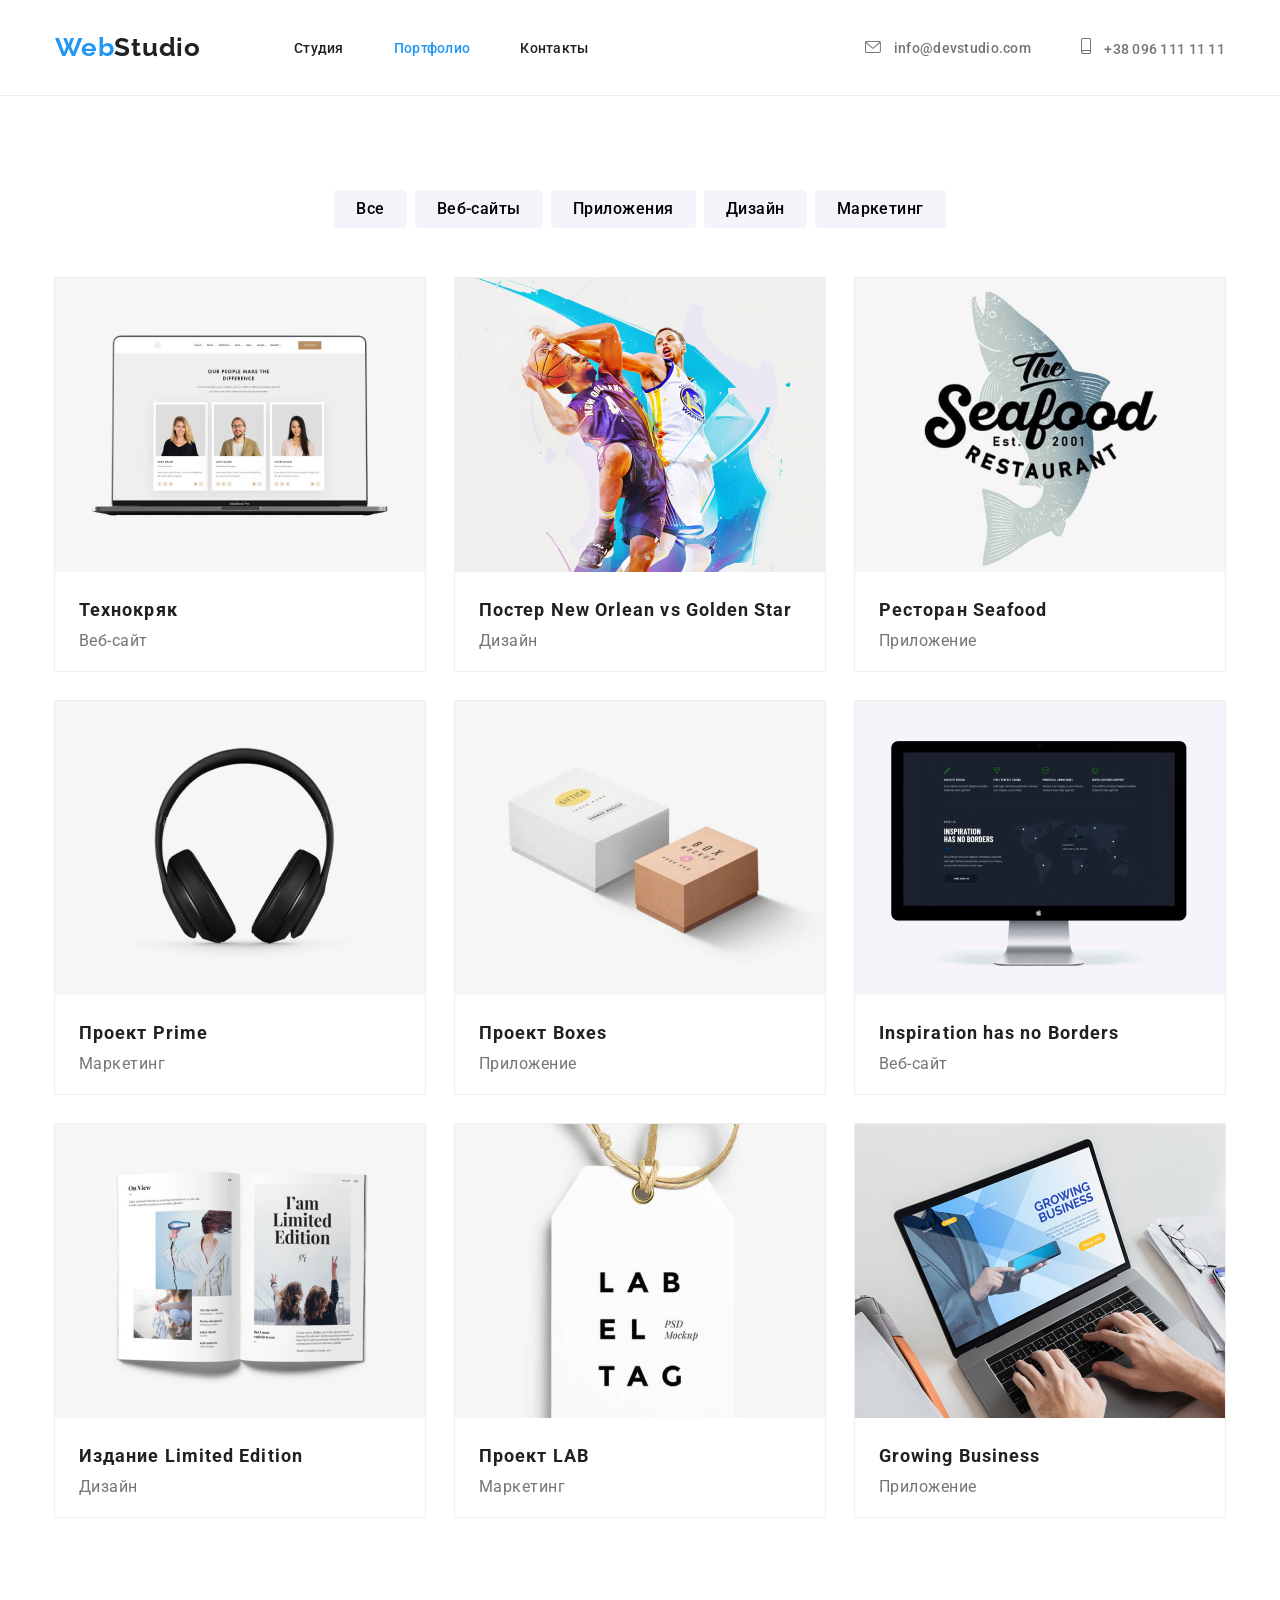
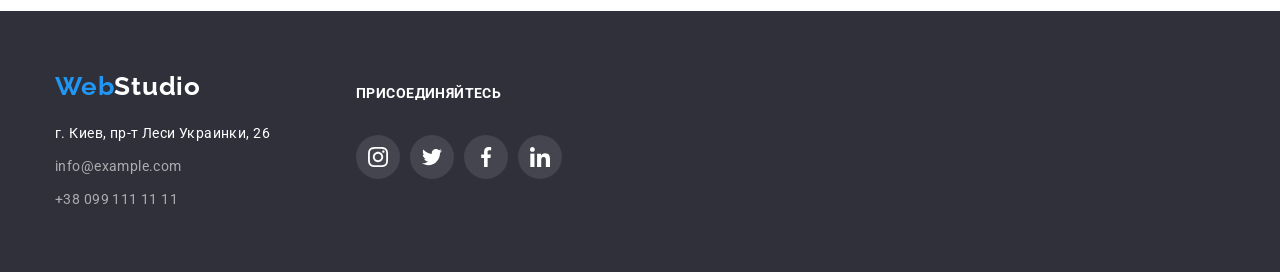
==== portfolio.html @ 77b7ff6d "добавлена ДЗ№4" ====
<!DOCTYPE html>
<html lang="ru">
<head>
    <meta charset="UTF-8">
    <meta name="viewport" content="width=device-width, initial-scale=1.0">
    <title>goit-markup-hw-03</title>
    <link rel="stylesheet" href="https://cdnjs.cloudflare.com/ajax/libs/modern-normalize/1.0.0/modern-normalize.min.css">
    <link rel="preconnect" href="https://fonts.gstatic.com">
    <link href="https://fonts.googleapis.com/css2?family=Raleway:wght@700&family=Roboto:wght@400;500;700;900&display=swap"
        rel="stylesheet">
    <link rel="stylesheet" href="./css/style.css">
</head>
<body>
    <header class="header">
        <div class="container">
                <nav class="nav">
                    <a class="logo" href="index.html">
                        <span class="web">Web</span><span class="studio-black">Studio</span>
                    </a>
                    <ul class="nav-menu">
                        <li class="nav-menu-item">
                            <a class="nav-menu-link" href="./index.html">Студия</a>
                        </li>
                        <li class="nav-menu-item">
                            <a class="nav-menu-link accent" href="">Портфолио</a>
                        </li>
                        <li class="nav-menu-item">
                            <a class="nav-menu-link" href="">Контакты</a>
                        </li>
                    </ul>
                </nav>
                <ul class="contacts">
                    <li class="contacts-item">
                        <a class="contacts-link" href="mailto:info@devstudio.com">
                            <svg class="contakts-icon-mail">
                                <use href="./images/sprite.svg#icon-mail "></use>
                            </svg>
                            info@devstudio.com
                        </a>
                    </li>
                    <li class="contacts-item">
                        <a class="contacts-link" href="tel:+380961111111">
                            <svg class="contakts-icon-smart">
                                <use href="./images/sprite.svg#icon-smartphone "></use>
                            </svg>
                            +38 096 111 11 11
                        </a>
                    </li>
                </ul>
        </div>
    </header>
    <main>
        <!--<h1>портфолио</h1>-->
        <section class="portfolio-section">
            <div class="container">
                <ul class="buttons-menu">
                    <li class="buttons-item">
                        <button class="portfolio-btn" type="button" >Все</button>
                    </li>
                    <li class="buttons-item">
                        <button class="portfolio-btn" type="button">Веб-сайты</button>
                    </li>
                    <li class="buttons-item">
                        <button class="portfolio-btn" type="button">Приложения</button>
                    </li>
                    <li class="buttons-item">
                        <button class="portfolio-btn" type="button">Дизайн</button>
                    </li>
                    <li class="buttons-item">
                        <button class="portfolio-btn" type="button">Маркетинг</button>
                    </li>
                </ul>
            
                <ul class="cards-menu">
                    <li class="cards-item">
                        <a class="cards-link" href="">
                            <img class="cards-images" src="./images/portfolio/img1.jpg" alt="img1" width="370" height="294">
                            <div class="cards-box">
                                <h2 class="images-title">Технокряк</h2>
                                <p class="images-text">Веб-сайт</p>
                            </div>
                        </a>
                    </li>
                    <li class="cards-item">
                        <a class="cards-link" href="">
                            <img class="cards-images" src="./images/portfolio/img2.jpg" alt="img2" width="370" height="294">
                            <div class="cards-box">
                                <h2 class="images-title">Постер New Orlean vs Golden Star</h2>
                                <p class="images-text">Дизайн</p>
                            </div>
                        </a>
                    </li>
                    <li class="cards-item">
                        <a class="cards-link" href="">
                            <img class="cards-images" src="./images/portfolio/img3.jpg" alt="img3" width="370" height="294">
                            <div class="cards-box">
                                <h2 class="images-title">Ресторан Seafood</h2>
                                <p class="images-text">Приложение</p>
                            </div>
                        </a>
                    </li>
                    <li class="cards-item">
                        <a class="cards-link" href="">
                            <img class="cards-images" src="./images/portfolio/img4.jpg" alt="img4" width="370" height="294">
                            <div class="cards-box">
                                <h2 class="images-title">Проект Prime</h2>
                                <p class="images-text">Маркетинг</p>
                            </div>
                        </a>
                    </li>
                    <li class="cards-item">
                        <a class="cards-link" href="">
                            <img class="cards-images" src="./images/portfolio/img5.jpg" alt="img5" width="370" height="294">
                            <div class="cards-box">
                                <h2 class="images-title">Проект Boxes</h2>
                                <p class="images-text">Приложение</p>
                            </div>
                        </a>
                    </li>
                    <li class="cards-item">
                        <a class="cards-link" href="">
                            <img class="cards-images" src="./images/portfolio/img6.jpg" alt="img6" width="370" height="294">
                            <div class="cards-box">
                                <h2 class="images-title">Inspiration has no Borders</h2>
                                <p class="images-text">Веб-сайт</p>
                            </div>
                        </a>
                    </li>
                    <li class="cards-item">
                        <a class="cards-link" href="">
                            <img class="cards-images" src="./images/portfolio/img7.jpg" alt="img7" width="370" height="294">
                           <div class="cards-box">
                                <h2 class="images-title">Издание Limited Edition</h2>
                                <p class="images-text">Дизайн</p>
                           </div>
                        </a>
                    </li>
                    <li class="cards-item">
                        <a class="cards-link" href="">
                            <img class="cards-images" src="./images/portfolio/img8.jpg" alt="img8" width="370" height="294">
                            <div class="cards-box">
                                <h2 class="images-title">Проект LAB</h2>
                                <p class="images-text">Маркетинг</p>
                            </div>
                        </a>
                    </li>
                    <li class="cards-item">
                        <a class="cards-link" href="">
                            <img class="cards-images" src="./images/portfolio/img9.jpg" alt="img9" width="370" height="294">
                            <div class="cards-box">
                                <h2 class="images-title">Growing Business</h2>
                                <p class="images-text">Приложение</p>
                            </div>
                        </a>
                    </li>
                </ul>
            </div>
        </section>
        
    </main>
        <footer class="footer">
            <div class="container footer-flex">
                <div class="footer-flex-element-1">
                    <div class="container-logo">
                        <a class="logo" href="./index.html">
                            <span class="web">Web</span><span class="studio-white">Studio</span>
                        </a>
                    </div>
                    <address class="footer-adress">
                        <a class="address-link" href="">г. Киев, пр-т Леси Украинки, 26</a>
                    </address>
                    <ul class="contacts-footer">
                        <li class="footer-item">
                            <a class="footer-link" href="mailto:info@example.com">info@example.com</a>
                        </li>
                        <li class="footer-item">
                            <a class="footer-link" href="tel:+380991111111">+38 099 111 11 11</a>
                        </li>
                    </ul>
                </div>
                <div class="footer-flex-element-2">
                    <p class="footer-text">присоединяйтесь</p>
                    <ul class="footer-icons-menu">
                        <li class="footer-icons-item">
                            <a href="" class="footer-icons-link">
                                <svg class="footer-icons-svg">
                                    <use href="./images/sprite.svg#icon-instagram"></use>
                                </svg>
                            </a>
                        </li>
                        <li class="footer-icons-item">
                            <a href="" class="footer-icons-link">
                                <svg class="footer-icons-svg">
                                    <use href="./images/sprite.svg#icon-twitter"></use>
                                </svg>
                            </a>
                        </li>
                        <li class="footer-icons-item">
                            <a href="" class="footer-icons-link">
                                <svg class="footer-icons-svg">
                                    <use href="./images/sprite.svg#icon-facebook"></use>
                                </svg>
                            </a>
                        </li>
                        <li class="footer-icons-item">
                            <a href="" class="footer-icons-link">
                                <svg class="footer-icons-svg">
                                    <use href="./images/sprite.svg#icon-linkedin"></use>
                                </svg>
                            </a>
                        </li>
                    </ul>
                </div>
            </div>
        </footer>
</body>
</html>
---- css/style.css ----
/* ========ABOUT_ALL_START======== */
:root {
  --hover-color: #2196f3;
  --background-footer-color: #2f303a;
  --second-text-color: #757575;
  --first-text-color: #212121;
  --background-color: #ffffff;
  --background-card-color: #f5f4fa;
}

body {
  font-family: 'Roboto', sans-serif;
  box-sizing: border-box;
}

img {
  display: block;
}

a {
  display: block;
}

ul {
  list-style-type: none;
  padding-left: 0px;
  margin-bottom: 0px;
  margin-top: 0px;
}

.container {
  width: 1200px;
  padding-left: 15px;
  padding-right: 15px;
  margin: auto;
}

/* ========ABOUT_ALL_END======== */

/* =====HEADER_START===== */

.header {
  border-bottom: 1px solid #ececec;
}

.header a {
  padding-top: 32px;
  padding-bottom: 32px;
}

.container-logo {
  margin-bottom: 20px;
}

.logo {
  font-family: 'Raleway', sans-serif;
  text-decoration: none;
  letter-spacing: 0.03em;
  font-weight: 700;
  font-size: 26px;
  line-height: 1.192;
  margin-right: 93px;
}

.web {
  color: var(--hover-color);
}

.studio-black {
  color: var(--first-text-color);
}

.studio-white {
  color: var(--background-color);
}

.nav-menu {
  display: flex;
}

.nav-menu .nav-menu-item:not(:last-child) {
  margin-right: 50px;
}

.nav-menu a {
  display: block;
}

.nav-menu-link {
  text-decoration: none;
  font-weight: 500;
  font-size: 14px;
  line-height: 1.142;
  letter-spacing: 0.02em;
  color: var(--first-text-color);
}

.contacts {
  display: flex;
  margin-left: auto;
  align-items: center;
}

.contacts .contacts-item + .contacts-item {
  margin-left: 50px;
}

.contacts a {
  letter-spacing: 0.02em;
  text-decoration: none;
  color: var(--second-text-color);
  font-weight: 500;
  font-size: 14px;
  line-height: 1.142;
  display: block;
  align-items: center;
}

.header .container {
  display: flex;
}

.nav {
  display: flex;
  align-items: center;
}

.contakts-icon-mail {
  width: 16px;
  height: 12px;
  fill: currentColor;
  margin-right: 10px;
}

.contakts-icon-smart {
  width: 10px;
  height: 16px;
  fill: currentColor;
  margin-right: 10px;
}

/* ========HEADER_END======== */

/* =======MAIN_PORTFOLIO_START======= */

.portfolio-section {
  padding-top: 94px;
  padding-bottom: 94px;
}

.images-title {
  font-weight: bold;
  font-size: 18px;
  line-height: 2;
  margin-bottom: 4px;
  margin-top: 0px;
  letter-spacing: 0.06em;
  color: var(--first-text-color);
}

.images-text {
  font-weight: normal;
  font-size: 16px;
  line-height: 1.185;
  letter-spacing: 0.03em;
  color: var(--second-text-color);
  margin-top: 0px;
  margin-bottom: 0px;
}

.portfolio-btn:hover,
.portfolio-btn:focus {
  background-color: var(--hover-color);
  color: var(--background-color);
}

.buttons-menu {
  display: flex;
  justify-content: center;
  margin-bottom: 50px;
}

.buttons-menu .buttons-item + .buttons-item {
  margin-left: 8px;
}

.portfolio-btn {
  font-family: Roboto;
  font-style: normal;
  font-weight: 500;
  font-size: 16px;
  line-height: 1.625;
  letter-spacing: 0.03em;
  cursor: pointer;
  border: 0px;
  padding: 6px 22px;
  border-radius: 4px;
  background-color: rgb(245, 244, 250);
}

.cards-menu {
  display: flex;
  flex-wrap: wrap;
}

.cards-item {
  width: 370px;
  outline: 1px solid #eeeeee;
  margin-right: 30px;
}

.cards-item:nth-child(-n + 6) {
  margin-bottom: 30px;
}

.cards-item:nth-child(3n + 3) {
  margin-right: 0px;
}

.cards-link {
  text-decoration: none;
}

.cards-box {
  padding: 20px 24px 20px 24px;
}
.cards-item:hover {
  background: #ffffff;
  border: 1px solid #eeeeee;
  box-sizing: border-box;
  box-shadow: 0px 1px 1px rgba(0, 0, 0, 0.12), 0px 4px 4px rgba(0, 0, 0, 0.06),
    1px 4px 6px rgba(0, 0, 0, 0.16);
}

/* =======MAIN_PORTFOLIO_END======= */

/* =====MAIN_INDEX.HTML_START===== */

/* =====SECTION_HERO_START===== */

.hero {
  background-color: var(--background-footer-color);
  text-align: center;
  padding-top: 200px;
  padding-bottom: 200px;
  background-image: linear-gradient(
      to right,
      rgba(47, 48, 58, 0.4),
      rgba(47, 48, 58, 0.4)
    ),
    url(../images/first-page/background-image.jpg);
  height: 600px;
  background-position: 50% 50%;
  background-repeat: no-repeat;
  background-size: cover;
}

.hero-box {
  width: 696px;
  margin: auto;
}

.hero-title {
  color: var(--background-color);
  letter-spacing: 0.06em;
  text-transform: uppercase;
  font-style: normal;
  font-weight: 900;
  font-size: 44px;
  line-height: 1.363;
  margin-top: 0px;
  margin-bottom: 30px;
}

.hero-button {
  font-family: 'Roboto', sans-serif;
  font-weight: bold;
  font-size: 16px;
  line-height: 1.875;
  letter-spacing: 0.06em;
  background-color: var(--hover-color);
  color: var(--background-color);
  cursor: pointer;
  padding-top: 10px;
  padding-left: 32px;
  padding-bottom: 10px;
  padding-right: 32px;
  border-radius: 5px;
}

/* =====SECTION_HERO_END===== */

/* =====SECTION_QUALITIES_START===== */

.qualities-section {
  padding-top: 94px;
  padding-bottom: 94px;
}

.qualities-menu {
  display: flex;
}

.qualities-item {
  width: 270px;
}

.qualities-item::before {
  content: '';
  height: 120px;
  display: block;
  margin-bottom: 30px;
  background-color: #f5f4fa;
  background-repeat: no-repeat;
  background-position: center;
}

.qualities-item:nth-child(1)::before {
  background-image: url(../images/first-page/qualities/antenna.svg);
}

.qualities-item:nth-child(2)::before {
  background-image: url(../images/first-page/qualities/clock.svg);
}

.qualities-item:nth-child(3)::before {
  background-image: url(../images/first-page/qualities/diagram.svg);
}

.qualities-item:nth-child(4)::before {
  background-image: url(../images/first-page/qualities/astronaut.svg);
}

.qualities-menu .qualities-item:not(:last-child) {
  margin-right: 30px;
}

.qualities-title {
  font-weight: bold;
  font-size: 14px;
  line-height: 1.142;
  letter-spacing: 0.03em;
  text-transform: uppercase;
  margin-top: 0px;
  margin-bottom: 10px;
}

.qualities-text {
  font-weight: normal;
  font-size: 14px;
  line-height: 1.714;
  letter-spacing: 0.03em;
  color: var(--second-text-color);
  margin-bottom: 0px;
  margin-top: 0px;
}

/* =====SECTION_QUALITIES_END===== */

/* =====SECTION_OUR-WORK_START===== */

.our-work-section {
  padding-bottom: 94px;
}

.our-work-menu {
  display: flex;
}

.our-work-menu .our-work-item:not(:last-child) {
  margin-right: 30px;
}

/* =====SECTION_OUR-WORK_END===== */

/* =====SECTION_OUR-TEAM_START===== */

.our-team {
  background-color: var(--background-card-color);
  padding-top: 94px;
  padding-bottom: 94px;
}

.our-team-menu {
  margin-bottom: 0px;
  display: flex;
}

.our-team-menu .our-team-item + .our-team-item {
  margin-left: 30px;
}

.our-team-item {
  width: 270px;
  box-shadow: 0px 1px 3px rgba(0, 0, 0, 0.12), 0px 1px 1px rgba(0, 0, 0, 0.14),
    0px 2px 1px rgba(0, 0, 0, 0.2);
  border-radius: 0px 0px 4px 4px;
}

.our-team-card-container {
  background-color: var(--background-color);
  text-align: center;
  padding-top: 30px;
  padding-bottom: 30px;
}

/* .our-team-link {
  text-decoration: none;
  color: var(--first-text-color);
  background-color: var(--background-color);
} */

.our-team-card {
  margin-bottom: 0px;
}

.our-team-title {
  font-style: normal;
  font-weight: 500;
  font-size: 16px;
  line-height: 1.187;
  letter-spacing: 0.03em;
  color: var(--first-text-color);
  margin-top: 0px;
  margin-bottom: 10px;
}

.our-team-text {
  font-style: normal;
  font-weight: normal;
  font-size: 16px;
  line-height: 1.187;
  letter-spacing: 0.03em;
  color: var(--second-text-color);
  margin-top: 0px;
  margin-bottom: 16px;
}

.our-team-icons-menu {
  display: flex;
  padding-left: 32px;
}

.our-team-icons-item:nth-child(n + 2) {
  margin-left: 10px;
}

.our-team-icons-link {
  color: #afb1b8;
  width: 44px;
  height: 44px;
  border-radius: 50%;
  display: flex;
  justify-content: center;
  align-items: center;
  fill: currentColor;
}

.our-team-icons-link:hover {
  background-color: var(--hover-color);
}

.our-team-icons-link:hover .our-team-icons-svg {
  fill: var(--background-color);
}

.our-team-icons-svg {
  width: 20px;
  height: 20px;
  fill: currentColor;
}

/* =====SECTION_OUR-TEAM_END===== */

/* ===SECTION_Regular-customers_START=== */

.castomers-logo-svg {
  fill: currentColor;
}

.logotip-1 {
  height: 49px;
  width: 44px;
}

.logotip-2 {
  height: 52px;
  width: 40px;
}

.logotip-3 {
  height: 42px;
  width: 41px;
}

.logotip-4 {
  height: 42px;
  width: 79px;
}

.logotip-5 {
  height: 47px;
  width: 59px;
}

.logotip-6 {
  height: 45px;
  width: 88px;
}

.castomers-menu {
  display: flex;
  justify-content: space-between;
  padding-bottom: 94px;
}

.customers-link {
  width: 170px;
  height: 90px;
  border: 1px solid #afb1b8;
  border-radius: 4px;
  display: flex;
  justify-content: center;
  align-items: center;
  color: #afb1b8;
}

.customers-link:hover {
  border-color: var(--hover-color);
}

.customers-link:hover .castomers-logo-svg {
  fill: var(--hover-color);
}

.regular-customers-title {
  padding-top: 94px;
  padding-bottom: 50px;
}

/* ===SECTION_Regular-customers_END=== */

/* =====MAIN_INDEX.HTML_END===== */

/* ===========FOOTER_START============ */

.footer-adress {
  margin-bottom: 9px;
}

.contacts-footer a {
  text-decoration: none;
  font-style: normal;
  font-weight: normal;
  font-size: 14px;
  line-height: 1.714;
  letter-spacing: 0.03em;
  color: rgba(255, 255, 255, 0.6);
}

.footer-item:first-child {
  margin-bottom: 9px;
}

.footer {
  background-color: var(--background-footer-color);
  padding-top: 60px;
  padding-bottom: 60px;
}

.address-link {
  color: var(--background-color);
  font-weight: normal;
  font-size: 14px;
  line-height: 1.714;
  text-decoration: none;
  font-style: normal;
  letter-spacing: 0.03em;
}

.footer-flex {
  display: flex;
}

.footer-text {
  font-family: Roboto;
  font-style: normal;
  font-weight: bold;
  font-size: 14px;
  line-height: 16px;
  letter-spacing: 0.03em;
  text-transform: uppercase;
  color: var(--background-color);
  padding-bottom: 20px;
}

.footer-icons-menu {
  display: flex;
  justify-content: space-between;
}

.footer-flex-element-1 {
  width: 231px;
}

.footer-flex-element-2 {
  width: 206px;
  margin-left: 70px;
}

.footer-icons-svg {
  width: 20px;
  height: 20px;
  fill: currentColor;
}

.footer-icons-link {
  color: var(--background-color);
  background-color: #44454e;
  width: 44px;
  height: 44px;
  border-radius: 50%;
  display: flex;
  justify-content: center;
  align-items: center;
  fill: currentColor;
}

.footer-icons-link:hover {
  background-color: var(--hover-color);
}

/* ===========FOOTER_END============ */

/* ==========SERVISES_START========== */
.section-title {
  font-weight: bold;
  font-size: 36px;
  line-height: 1.166;
  letter-spacing: 0.03em;
  color: var(--first-text-color);
  margin-top: 0px;
  margin-bottom: 50px;
  text-align: center;
}

.nav-menu :hover,
.nav-menu :focus,
.contacts :hover,
.contacts :focus,
.accent {
  color: var(--hover-color);
}
/* ==========SERVISES_END========== */
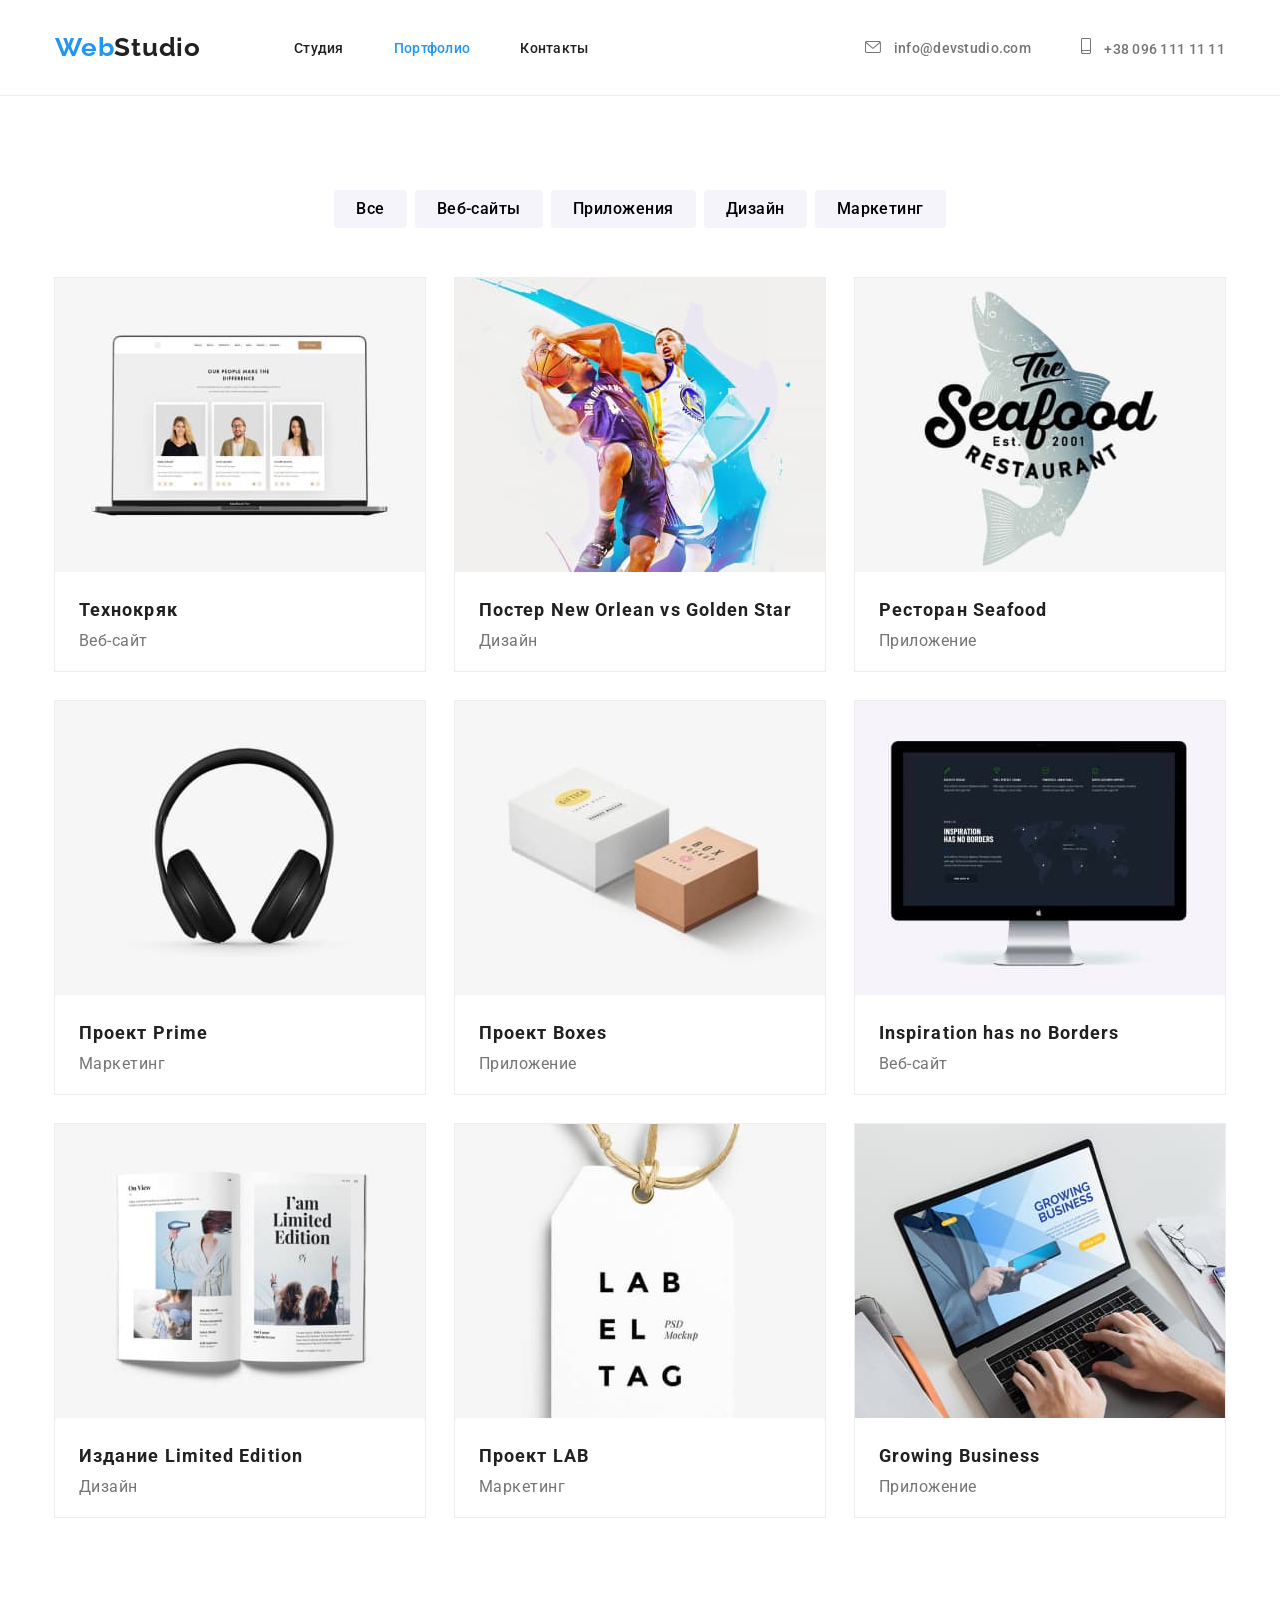
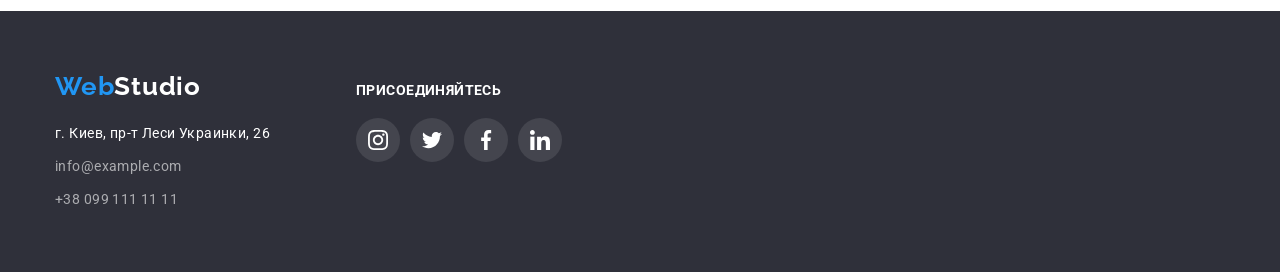
==== commit 73868415: "исправления для 1-го ресабмита" ====
--- a/portfolio.html
+++ b/portfolio.html
@@ -156,7 +156,6 @@
                 </ul>
             </div>
         </section>
-        
     </main>
         <footer class="footer">
             <div class="container footer-flex">
--- a/css/style.css
+++ b/css/style.css
@@ -303,32 +303,23 @@
 
 .qualities-item {
   width: 270px;
-}
-
-.qualities-item::before {
-  content: '';
+  display: flex;
+  flex-wrap: wrap;
+}
+
+.qualities-icons-container {
+  width: 270px;
   height: 120px;
-  display: block;
+  background-color: #f5f4fa;
+  display: flex;
+  justify-content: center;
+  align-items: center;
   margin-bottom: 30px;
-  background-color: #f5f4fa;
-  background-repeat: no-repeat;
-  background-position: center;
-}
-
-.qualities-item:nth-child(1)::before {
-  background-image: url(../images/first-page/qualities/antenna.svg);
-}
-
-.qualities-item:nth-child(2)::before {
-  background-image: url(../images/first-page/qualities/clock.svg);
-}
-
-.qualities-item:nth-child(3)::before {
-  background-image: url(../images/first-page/qualities/diagram.svg);
-}
-
-.qualities-item:nth-child(4)::before {
-  background-image: url(../images/first-page/qualities/astronaut.svg);
+}
+
+.qualities-icons-svg {
+  width: 70px;
+  height: 70px;
 }
 
 .qualities-menu .qualities-item:not(:last-child) {
@@ -365,6 +356,10 @@
 
 .our-work-menu {
   display: flex;
+}
+
+.our-work-item {
+  width: 370px;
 }
 
 .our-work-menu .our-work-item:not(:last-child) {
@@ -474,7 +469,7 @@
 
 /* ===SECTION_Regular-customers_START=== */
 
-.castomers-logo-svg {
+.customers-logo-svg {
   fill: currentColor;
 }
 
@@ -508,15 +503,20 @@
   width: 88px;
 }
 
-.castomers-menu {
+.customers-menu {
   display: flex;
   justify-content: space-between;
   padding-bottom: 94px;
 }
 
-.customers-link {
+.customers-item {
   width: 170px;
   height: 90px;
+}
+
+.customers-link {
+  width: 100%;
+  height: 100%;
   border: 1px solid #afb1b8;
   border-radius: 4px;
   display: flex;
@@ -529,7 +529,7 @@
   border-color: var(--hover-color);
 }
 
-.customers-link:hover .castomers-logo-svg {
+.customers-link:hover .customers-logo-svg {
   fill: var(--hover-color);
 }
 
@@ -580,6 +580,7 @@
 
 .footer-flex {
   display: flex;
+  align-items: baseline;
 }
 
 .footer-text {
@@ -591,7 +592,8 @@
   letter-spacing: 0.03em;
   text-transform: uppercase;
   color: var(--background-color);
-  padding-bottom: 20px;
+  margin-top: 0;
+  margin-bottom: 20px;
 }
 
 .footer-icons-menu {
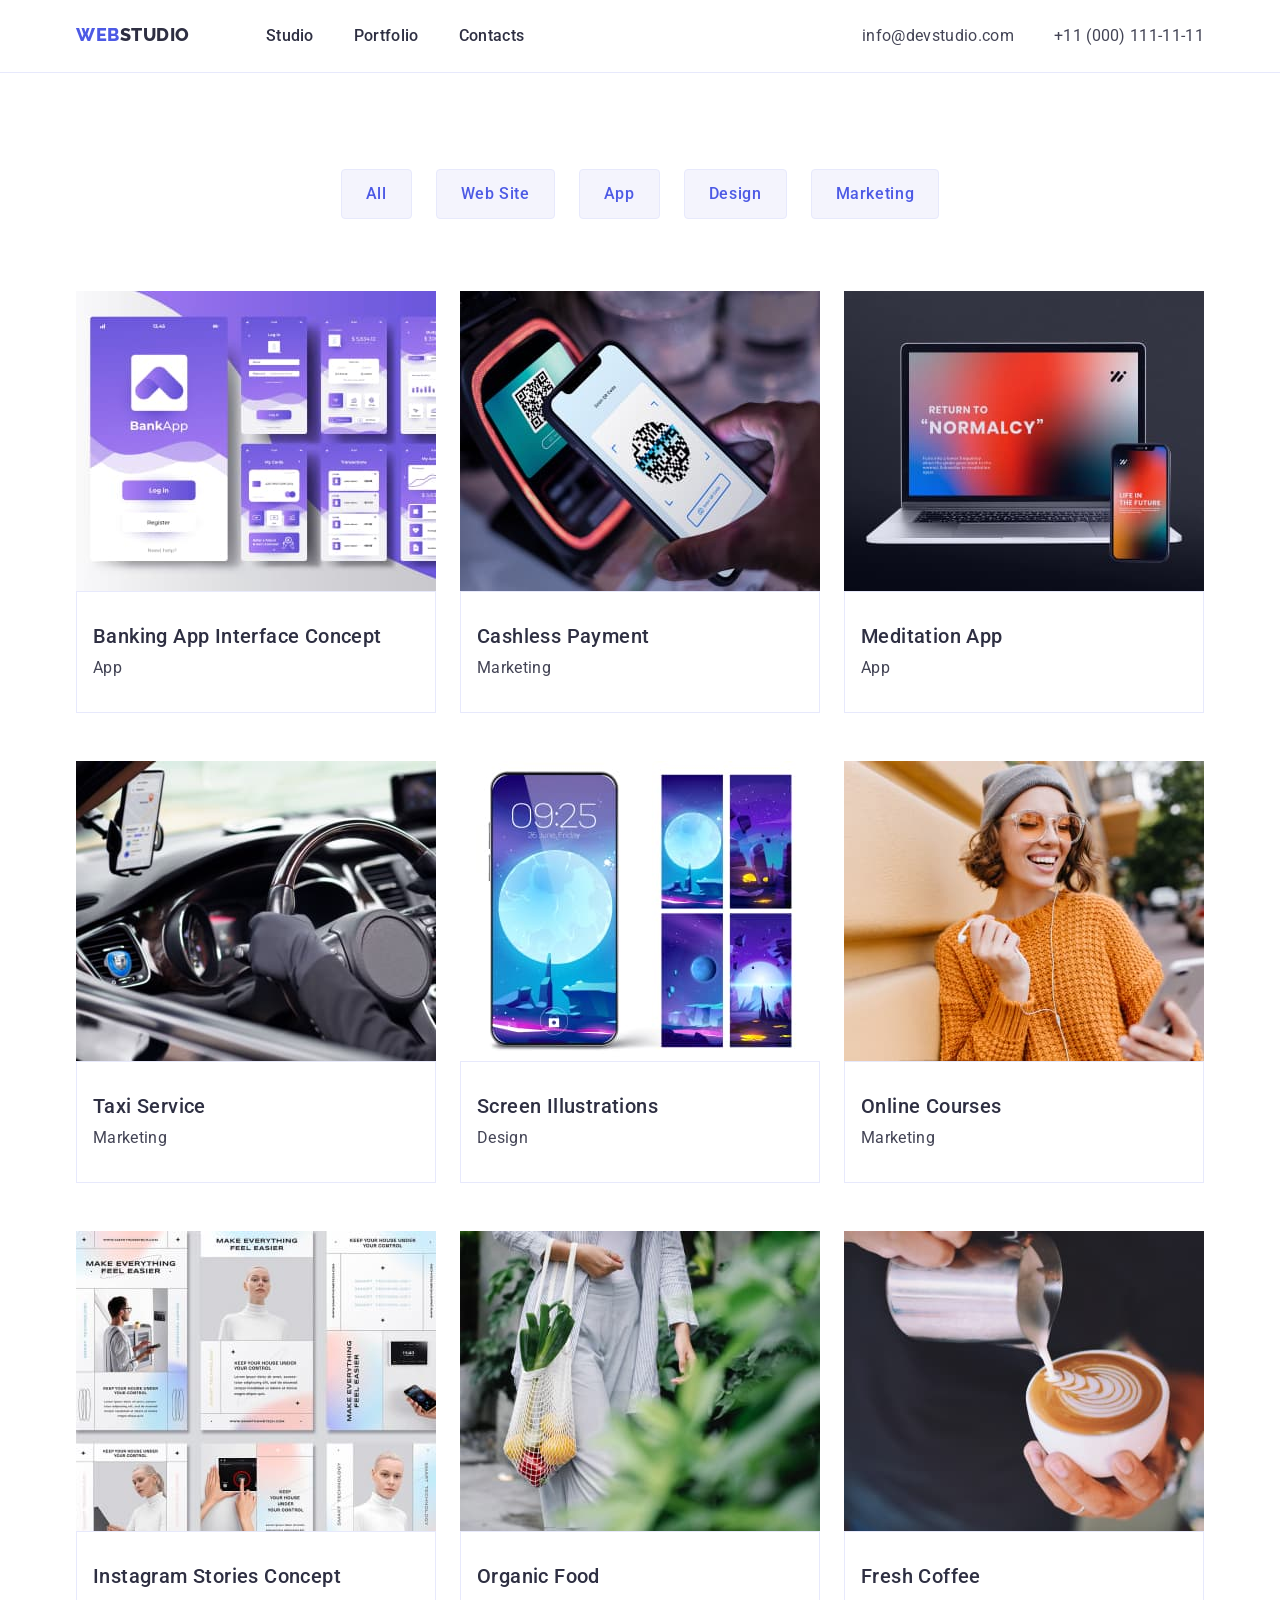
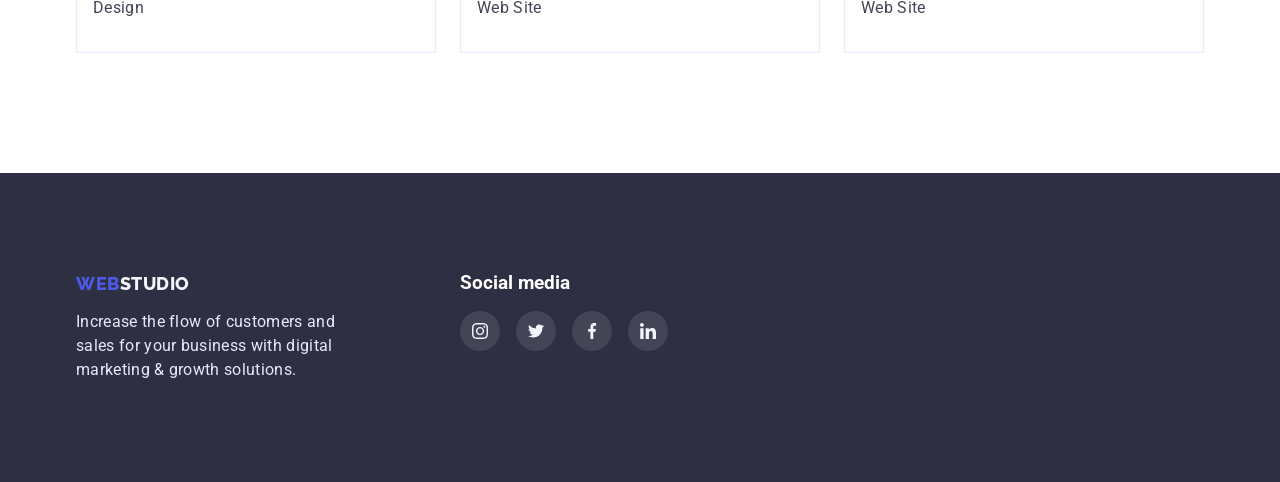
==== commit ae08f9e8: "project is added" ====
--- a/portfolio.html
+++ b/portfolio.html
@@ -1,216 +1,272 @@
 <!DOCTYPE html>
-<html lang="ru">
-<head>
-    <meta charset="UTF-8">
-    <meta name="viewport" content="width=device-width, initial-scale=1.0">
-    <title>goit-markup-hw-03</title>
-    <link rel="stylesheet" href="https://cdnjs.cloudflare.com/ajax/libs/modern-normalize/1.0.0/modern-normalize.min.css">
-    <link rel="preconnect" href="https://fonts.gstatic.com">
-    <link href="https://fonts.googleapis.com/css2?family=Raleway:wght@700&family=Roboto:wght@400;500;700;900&display=swap"
-        rel="stylesheet">
-    <link rel="stylesheet" href="./css/style.css">
-</head>
-<body>
-    <header class="header">
+<html lang="en">
+  <head>
+    <meta charset="UTF-8" />
+    <meta http-equiv="X-UA-Compatible" content="IE=edge" />
+    <meta name="viewport" content="width=device-width, initial-scale=1.0" />
+    <title>goit-markup-hw-02</title>
+    <link
+      rel="stylesheet"
+      href="https://cdnjs.cloudflare.com/ajax/libs/modern-normalize/1.1.0/modern-normalize.min.css"
+      integrity="sha512-wpPYUAdjBVSE4KJnH1VR1HeZfpl1ub8YT/NKx4PuQ5NmX2tKuGu6U/JRp5y+Y8XG2tV+wKQpNHVUX03MfMFn9Q=="
+      crossorigin="anonymous"
+      referrerpolicy="no-referrer"
+    />
+    <link rel="preconnect" href="https://fonts.googleapis.com" />
+    <link rel="preconnect" href="https://fonts.gstatic.com" crossorigin />
+    <link
+      href="https://fonts.googleapis.com/css2?family=Raleway:wght@800&family=Roboto:wght@400;500;600;700&display=swap"
+      rel="stylesheet"
+    />
+    <link rel="stylesheet" href="./css/styles.css" />
+  </head>
+
+  <body>
+    <header class="page-header">
+      <div class="container">
+        <nav class="navigation">
+          <a href="./index.html" class="logo link">
+            Web<span class="logo-studio">Studio</span>
+          </a>
+
+          <ul class="header_nav-list list">
+            <li class="header_nav-list-item">
+              <a href="./index.html" class="header_nav-list-link link"
+                >Studio</a
+              >
+            </li>
+            <li class="header_nav-list-item">
+              <a href="./portfolio.html" class="header_nav-list-link link"
+                >Portfolio</a
+              >
+            </li>
+            <li class="header_nav-list-item">
+              <a href="" class="header_nav-list-link link">Contacts</a>
+            </li>
+          </ul>
+        </nav>
+
+        <address class="header-adress">
+          <ul class="header_contact-list list">
+            <li class="header_contact-list-item">
+              <a
+                href="mailto:info@devstudio.com"
+                class="header_contact-list-link link"
+                >info@devstudio.com</a
+              >
+            </li>
+            <li class="header_contact-list-item">
+              <a href="tel:+110001111111" class="header_contact-list-link link"
+                >+11 (000) 111-11-11</a
+              >
+            </li>
+          </ul>
+        </address>
+      </div>
+    </header>
+
+    <main>
+      <section class="portfolio">
         <div class="container">
-                <nav class="nav">
-                    <a class="logo" href="index.html">
-                        <span class="web">Web</span><span class="studio-black">Studio</span>
-                    </a>
-                    <ul class="nav-menu">
-                        <li class="nav-menu-item">
-                            <a class="nav-menu-link" href="./index.html">Студия</a>
-                        </li>
-                        <li class="nav-menu-item">
-                            <a class="nav-menu-link accent" href="">Портфолио</a>
-                        </li>
-                        <li class="nav-menu-item">
-                            <a class="nav-menu-link" href="">Контакты</a>
-                        </li>
-                    </ul>
-                </nav>
-                <ul class="contacts">
-                    <li class="contacts-item">
-                        <a class="contacts-link" href="mailto:info@devstudio.com">
-                            <svg class="contakts-icon-mail">
-                                <use href="./images/sprite.svg#icon-mail "></use>
-                            </svg>
-                            info@devstudio.com
-                        </a>
-                    </li>
-                    <li class="contacts-item">
-                        <a class="contacts-link" href="tel:+380961111111">
-                            <svg class="contakts-icon-smart">
-                                <use href="./images/sprite.svg#icon-smartphone "></use>
-                            </svg>
-                            +38 096 111 11 11
-                        </a>
-                    </li>
-                </ul>
+          <h1 hidden class="portfolio-tittle">Portfolio</h1>
+          <ul class="btn-list list">
+            <li class="btn-list_item">
+              <button type="button" class="btn-list_button">All</button>
+            </li>
+            <li class="btn-list_item">
+              <button type="button" class="btn-list_button">Web Site</button>
+            </li>
+            <li class="btn-list_item">
+              <button type="button" class="btn-list_button">App</button>
+            </li>
+            <li class="btn-list_item">
+              <button type="button" class="btn-list_button">Design</button>
+            </li>
+            <li class="btn-list_item">
+              <button type="button" class="btn-list_button">Marketing</button>
+            </li>
+          </ul>
+
+          <ul class="card-list list">
+            <li class="card-list_item">
+              <a href="" class="link">
+                <img
+                  src="./images/portfolio/img1.jpg"
+                  alt="Banking App Interface Concept"
+                  class="card-list_img"
+                  width="360"
+                />
+                <div class="portfolio_card-box">
+                  <h2 class="card-list_tittle">
+                    Banking App Interface Concept
+                  </h2>
+                  <p class="card-list_text">App</p>
+                </div>
+              </a>
+            </li>
+            <li class="card-list_item">
+              <a href="" class="link">
+                <img
+                  src="./images/portfolio/img2.jpg"
+                  alt="Cashless Payment"
+                  class="card-list_img"
+                  width="360"
+                />
+                <div class="portfolio_card-box">
+                  <h2 class="card-list_tittle">Cashless Payment</h2>
+                  <p class="card-list_text">Marketing</p>
+                </div>
+              </a>
+            </li>
+            <li class="card-list_item">
+              <a href="" class="link">
+                <img
+                  src="./images/portfolio/img3.jpg"
+                  alt="Meditaion App"
+                  class="card-list_img"
+                  width="360"
+                />
+                <div class="portfolio_card-box">
+                  <h2 class="card-list_tittle">Meditation App</h2>
+                  <p class="card-list_text">App</p>
+                </div>
+              </a>
+            </li>
+            <li class="card-list_item">
+              <a href="" class="link">
+                <img
+                  src="./images/portfolio/img4.jpg"
+                  alt="Taxi Service"
+                  class="card-list_img"
+                  width="360"
+                />
+                <div class="portfolio_card-box">
+                  <h2 class="card-list_tittle">Taxi Service</h2>
+                  <p class="card-list_text">Marketing</p>
+                </div>
+              </a>
+            </li>
+            <li class="card-list_item">
+              <a href="" class="link">
+                <img
+                  src="./images/portfolio/img5.jpg"
+                  alt="Screen Illustrations"
+                  class="card-list_img"
+                  width="360"
+                />
+                <div class="portfolio_card-box">
+                  <h2 class="card-list_tittle">Screen Illustrations</h2>
+                  <p class="card-list_text">Design</p>
+                </div>
+              </a>
+            </li>
+            <li class="card-list_item">
+              <a href="" class="link">
+                <img
+                  src="./images/portfolio/img6.jpg"
+                  alt="Online Courses"
+                  class="card-list_img"
+                  width="360"
+                />
+                <div class="portfolio_card-box">
+                  <h2 class="card-list_tittle">Online Courses</h2>
+                  <p class="card-list_text">Marketing</p>
+                </div>
+              </a>
+            </li>
+            <li class="card-list_item">
+              <a href="" class="link">
+                <img
+                  src="./images/portfolio/img7.jpg"
+                  alt="Instagram Stories Concept"
+                  class="card-list_img"
+                  width="360"
+                />
+                <div class="portfolio_card-box">
+                  <h2 class="card-list_tittle">Instagram Stories Concept</h2>
+                  <p class="card-list_text">Design</p>
+                </div>
+              </a>
+            </li>
+            <li class="card-list_item">
+              <a href="" class="link">
+                <img
+                  src="./images/portfolio/img8.jpg"
+                  alt="Organic Food"
+                  class="card-list_img"
+                  width="360"
+                />
+                <div class="portfolio_card-box">
+                  <h2 class="card-list_tittle">Organic Food</h2>
+                  <p class="card-list_text">Web Site</p>
+                </div>
+              </a>
+            </li>
+            <li class="card-list_item">
+              <a href="" class="link">
+                <img
+                  src="./images/portfolio/img9.jpg"
+                  alt="Fresh Coffee"
+                  class="card-list_img"
+                  width="360"
+                />
+                <div class="portfolio_card-box">
+                  <h2 class="card-list_tittle">Fresh Coffee</h2>
+                  <p class="card-list_text">Web Site</p>
+                </div>
+              </a>
+            </li>
+          </ul>
         </div>
-    </header>
-    <main>
-        <!--<h1>портфолио</h1>-->
-        <section class="portfolio-section">
-            <div class="container">
-                <ul class="buttons-menu">
-                    <li class="buttons-item">
-                        <button class="portfolio-btn" type="button" >Все</button>
-                    </li>
-                    <li class="buttons-item">
-                        <button class="portfolio-btn" type="button">Веб-сайты</button>
-                    </li>
-                    <li class="buttons-item">
-                        <button class="portfolio-btn" type="button">Приложения</button>
-                    </li>
-                    <li class="buttons-item">
-                        <button class="portfolio-btn" type="button">Дизайн</button>
-                    </li>
-                    <li class="buttons-item">
-                        <button class="portfolio-btn" type="button">Маркетинг</button>
-                    </li>
-                </ul>
-            
-                <ul class="cards-menu">
-                    <li class="cards-item">
-                        <a class="cards-link" href="">
-                            <img class="cards-images" src="./images/portfolio/img1.jpg" alt="img1" width="370" height="294">
-                            <div class="cards-box">
-                                <h2 class="images-title">Технокряк</h2>
-                                <p class="images-text">Веб-сайт</p>
-                            </div>
-                        </a>
-                    </li>
-                    <li class="cards-item">
-                        <a class="cards-link" href="">
-                            <img class="cards-images" src="./images/portfolio/img2.jpg" alt="img2" width="370" height="294">
-                            <div class="cards-box">
-                                <h2 class="images-title">Постер New Orlean vs Golden Star</h2>
-                                <p class="images-text">Дизайн</p>
-                            </div>
-                        </a>
-                    </li>
-                    <li class="cards-item">
-                        <a class="cards-link" href="">
-                            <img class="cards-images" src="./images/portfolio/img3.jpg" alt="img3" width="370" height="294">
-                            <div class="cards-box">
-                                <h2 class="images-title">Ресторан Seafood</h2>
-                                <p class="images-text">Приложение</p>
-                            </div>
-                        </a>
-                    </li>
-                    <li class="cards-item">
-                        <a class="cards-link" href="">
-                            <img class="cards-images" src="./images/portfolio/img4.jpg" alt="img4" width="370" height="294">
-                            <div class="cards-box">
-                                <h2 class="images-title">Проект Prime</h2>
-                                <p class="images-text">Маркетинг</p>
-                            </div>
-                        </a>
-                    </li>
-                    <li class="cards-item">
-                        <a class="cards-link" href="">
-                            <img class="cards-images" src="./images/portfolio/img5.jpg" alt="img5" width="370" height="294">
-                            <div class="cards-box">
-                                <h2 class="images-title">Проект Boxes</h2>
-                                <p class="images-text">Приложение</p>
-                            </div>
-                        </a>
-                    </li>
-                    <li class="cards-item">
-                        <a class="cards-link" href="">
-                            <img class="cards-images" src="./images/portfolio/img6.jpg" alt="img6" width="370" height="294">
-                            <div class="cards-box">
-                                <h2 class="images-title">Inspiration has no Borders</h2>
-                                <p class="images-text">Веб-сайт</p>
-                            </div>
-                        </a>
-                    </li>
-                    <li class="cards-item">
-                        <a class="cards-link" href="">
-                            <img class="cards-images" src="./images/portfolio/img7.jpg" alt="img7" width="370" height="294">
-                           <div class="cards-box">
-                                <h2 class="images-title">Издание Limited Edition</h2>
-                                <p class="images-text">Дизайн</p>
-                           </div>
-                        </a>
-                    </li>
-                    <li class="cards-item">
-                        <a class="cards-link" href="">
-                            <img class="cards-images" src="./images/portfolio/img8.jpg" alt="img8" width="370" height="294">
-                            <div class="cards-box">
-                                <h2 class="images-title">Проект LAB</h2>
-                                <p class="images-text">Маркетинг</p>
-                            </div>
-                        </a>
-                    </li>
-                    <li class="cards-item">
-                        <a class="cards-link" href="">
-                            <img class="cards-images" src="./images/portfolio/img9.jpg" alt="img9" width="370" height="294">
-                            <div class="cards-box">
-                                <h2 class="images-title">Growing Business</h2>
-                                <p class="images-text">Приложение</p>
-                            </div>
-                        </a>
-                    </li>
-                </ul>
-            </div>
-        </section>
+      </section>
     </main>
-        <footer class="footer">
-            <div class="container footer-flex">
-                <div class="footer-flex-element-1">
-                    <div class="container-logo">
-                        <a class="logo" href="./index.html">
-                            <span class="web">Web</span><span class="studio-white">Studio</span>
-                        </a>
-                    </div>
-                    <address class="footer-adress">
-                        <a class="address-link" href="">г. Киев, пр-т Леси Украинки, 26</a>
-                    </address>
-                    <ul class="contacts-footer">
-                        <li class="footer-item">
-                            <a class="footer-link" href="mailto:info@example.com">info@example.com</a>
-                        </li>
-                        <li class="footer-item">
-                            <a class="footer-link" href="tel:+380991111111">+38 099 111 11 11</a>
-                        </li>
-                    </ul>
-                </div>
-                <div class="footer-flex-element-2">
-                    <p class="footer-text">присоединяйтесь</p>
-                    <ul class="footer-icons-menu">
-                        <li class="footer-icons-item">
-                            <a href="" class="footer-icons-link">
-                                <svg class="footer-icons-svg">
-                                    <use href="./images/sprite.svg#icon-instagram"></use>
-                                </svg>
-                            </a>
-                        </li>
-                        <li class="footer-icons-item">
-                            <a href="" class="footer-icons-link">
-                                <svg class="footer-icons-svg">
-                                    <use href="./images/sprite.svg#icon-twitter"></use>
-                                </svg>
-                            </a>
-                        </li>
-                        <li class="footer-icons-item">
-                            <a href="" class="footer-icons-link">
-                                <svg class="footer-icons-svg">
-                                    <use href="./images/sprite.svg#icon-facebook"></use>
-                                </svg>
-                            </a>
-                        </li>
-                        <li class="footer-icons-item">
-                            <a href="" class="footer-icons-link">
-                                <svg class="footer-icons-svg">
-                                    <use href="./images/sprite.svg#icon-linkedin"></use>
-                                </svg>
-                            </a>
-                        </li>
-                    </ul>
-                </div>
-            </div>
-        </footer>
-</body>
-</html>+
+    <footer class="page-footer">
+      <div class="container">
+        <div class="page-footer_text-box">
+          <a href="./index.html" class="logo link">
+            Web<span class="logo-studio logo-dark-theme">Studio</span>
+          </a>
+
+          <p class="page-footer_text">
+            Increase the flow of customers and sales for your business with
+            digital marketing & growth solutions.
+          </p>
+        </div>
+        <div class="page-footer_social-list-box">
+          <h3 class="tittle">Social media</h3>
+          <ul class="social-list">
+            <li class="social-list-item">
+              <a href="" class="social-list-link">
+                <svg class="social-list-svg">
+                  <use href="./images/icons.svg#icon-instagram"></use>
+                </svg>
+              </a>
+            </li>
+            <li class="social-list-item">
+              <a href="" class="social-list-link">
+                <svg class="social-list-svg">
+                  <use href="./images/icons.svg#icon-twitter"></use>
+                </svg>
+              </a>
+            </li>
+            <li class="social-list-item">
+              <a href="" class="social-list-link">
+                <svg class="social-list-svg">
+                  <use href="./images/icons.svg#icon-facebook"></use>
+                </svg>
+              </a>
+            </li>
+            <li class="social-list-item">
+              <a href="" class="social-list-link">
+                <svg class="social-list-svg">
+                  <use href="./images/icons.svg#icon-linkedin"></use>
+                </svg>
+              </a>
+            </li>
+          </ul>
+        </div>
+      </div>
+    </footer>
+  </body>
+</html>
--- a/css/styles.css
+++ b/css/styles.css
@@ -0,0 +1,497 @@
+/* ===common stiles start=== */
+body {
+  font-family: 'Roboto', sans-serif;
+  font-weight: 400;
+  color: var(--text-color);
+}
+
+h1,
+h2,
+h3,
+h4,
+h5,
+h6,
+p,
+ul {
+  margin: 0;
+  padding: 0;
+}
+
+img {
+  display: block;
+}
+
+.container {
+  max-width: 1158px;
+  padding: 0 15px;
+  margin: 0 auto;
+}
+
+:root {
+  --text-color: #434455;
+  --accent-color: #404bbf;
+  --dark-color: #2e2f42;
+  --white-color: #ffffff;
+  --changed-wite-color: #e7e9fc;
+  --btn-text-color: #4d5ae5;
+  --Success-color: #31d0aa;
+  --subtittle-color: #8e8f99;
+  --light-color: #f4f4fd;
+  --Modal-overlay-color: #abacb3;
+  --Hero-background-color: #6d6d7b;
+}
+/* ===common stiles end=== */
+
+/* ===header start=== */
+.page-header {
+  border-bottom: 1px solid var(--changed-wite-color);
+  padding: 24px 15px;
+}
+
+.logo {
+  font-family: 'Raleway', sans-serif;
+  font-weight: 800;
+  font-size: 18px;
+  line-height: 1.17;
+  letter-spacing: 0.03em;
+  text-transform: uppercase;
+  color: var(--btn-text-color);
+}
+
+.page-header .logo {
+  margin-right: 76px;
+}
+
+.link {
+  text-decoration: none;
+}
+
+.list {
+  list-style: none;
+}
+
+.logo-studio {
+  color: var(--dark-color);
+}
+
+.header_nav-list-link {
+  font-weight: 500;
+  font-size: 16px;
+  line-height: 1.5;
+  letter-spacing: 0.02em;
+  color: var(--dark-color);
+}
+
+.header-adress {
+  font-style: normal;
+}
+
+.header_contact-list-link {
+  font-size: 16px;
+  line-height: 1.5;
+  letter-spacing: 0.02em;
+  color: var(--text-color);
+}
+
+.header_nav-list-link:hover,
+.header_nav-list-link:focus {
+  color: var(--accent-color);
+}
+
+.header_contact-list-link:hover,
+.header_contact-list-link:focus {
+  color: var(--accent-color);
+}
+
+.page-header .container {
+  display: flex;
+
+  justify-content: space-between;
+}
+
+.navigation {
+  display: flex;
+}
+
+.header_contact-list {
+  display: flex;
+  gap: 40px;
+}
+
+.header_nav-list {
+  display: flex;
+  gap: 40px;
+}
+
+/* ===header end=== */
+
+/* ===hero start=== */
+.hero {
+  color: var(--white-color);
+  background-color: var(--Hero-background-color);
+  padding: 188px 0;
+
+  background-image: linear-gradient(
+      rgba(46, 47, 66, 0.7),
+      rgba(46, 47, 66, 0.7)
+    ),
+    url(../images/hero/hero-background.jpg);
+  background-repeat: no-repeat;
+  background-size: contain x;
+  background-position: center;
+}
+.hero_tittle {
+  font-weight: 700;
+  font-size: 56px;
+  line-height: 1.07;
+  text-align: center;
+  letter-spacing: 0.02em;
+  max-width: 496px;
+  margin: 0 auto;
+  margin-bottom: 48px;
+}
+
+.hero-button {
+  font-family: 'Roboto', sans-serif;
+  font-weight: 500;
+  font-size: 16px;
+  line-height: 1.5;
+  display: flex;
+  align-items: center;
+  justify-content: center;
+  letter-spacing: 0.04em;
+  color: var(--white-color);
+  width: 169px;
+  height: 56px;
+  cursor: pointer;
+  margin: 0 auto;
+
+  background-color: var(--btn-text-color);
+  box-shadow: 0px 4px 4px rgba(0, 0, 0, 0.15);
+  border-radius: 4px;
+}
+
+.hero-button:hover,
+.hero-button:focus {
+  background-color: var(--accent-color);
+}
+
+.hero .container {
+}
+/* ===hero end=== */
+
+/* ===description start=== */
+.description {
+  padding: 120px 0;
+}
+
+.description_list-tittle {
+  font-weight: 500;
+  font-size: 20px;
+  line-height: 1.2;
+  letter-spacing: 0.02em;
+  color: var(--dark-color);
+  padding-bottom: 8px;
+}
+
+.description_list-article {
+  font-size: 16px;
+  line-height: 1.5;
+  letter-spacing: 0.02em;
+}
+
+.description_list {
+  display: flex;
+  gap: 24px;
+}
+.description_list-item {
+  max-width: 264px;
+}
+
+.description_list-svg {
+  width: 64px;
+  height: 64px;
+}
+
+.description_svg-box {
+  display: flex;
+  justify-content: center;
+  align-items: center;
+  margin-bottom: 8px;
+  width: 100%;
+  padding: 24px 0;
+  background-color: var(--light-color);
+}
+
+/* ===description end=== */
+
+/* ===gallery start=== */
+.gallery {
+  padding-bottom: 120px;
+}
+
+.gallery_list {
+  display: flex;
+  gap: 24px;
+}
+
+.gallery_tittle {
+  font-weight: 700;
+  font-size: 36px;
+  line-height: 1.11;
+  text-align: center;
+  letter-spacing: 0.02em;
+  text-transform: capitalize;
+  color: var(--dark-color);
+  margin-bottom: 72px;
+}
+/* ===gallery end=== */
+
+/* ===our team start=== */
+.our-team {
+  background-color: #f4f4fd;
+  padding-top: 120px;
+  padding-bottom: 120px;
+}
+
+.our-team_list {
+  display: flex;
+  gap: 24px;
+}
+
+.our-team_list-item {
+  box-shadow: 0px 1px 6px rgba(46, 47, 66, 0.08),
+    0px 1px 1px rgba(46, 47, 66, 0.16), 0px 2px 1px rgba(46, 47, 66, 0.08);
+  border-radius: 0px 0px 4px 4px;
+}
+
+.our-team_tittle {
+  font-weight: 700;
+  font-size: 36px;
+  line-height: 1.11;
+  text-align: center;
+  letter-spacing: 0.02em;
+  text-transform: capitalize;
+  color: var(--dark-color);
+  margin-bottom: 72px;
+}
+
+.our-team_list-name {
+  font-weight: 500;
+  font-size: 20px;
+  line-height: 1.2;
+  text-align: center;
+  letter-spacing: 0.02em;
+  color: var(--dark-color);
+  margin-bottom: 8px;
+}
+
+.our-team_list-occupation {
+  font-size: 16px;
+  line-height: 1.5;
+  text-align: center;
+  letter-spacing: 0.02em;
+  margin-bottom: 8px;
+}
+
+.our-team_text-box {
+  padding: 32px 16px;
+  background-color: var(--white-color);
+}
+
+.social-list {
+  list-style: none;
+  display: flex;
+  justify-content: space-between;
+  width: 100%;
+}
+
+.social-list-link {
+  display: flex;
+  justify-content: center;
+  align-items: center;
+  border-radius: 50%;
+  width: 40px;
+  height: 40px;
+  background-color: var(--btn-text-color);
+}
+
+.social-list-svg {
+  width: 16px;
+  height: 16px;
+}
+/* ===our team end=== */
+
+/* ===customers start=== */
+.customers {
+  padding-top: 130px;
+  padding-bottom: 120px;
+}
+
+.customers .tittle {
+  text-align: center;
+  margin-bottom: 72px;
+}
+
+.customers_list {
+  display: flex;
+  gap: 24px;
+}
+
+.customers_list-item {
+  min-width: 168px;
+}
+
+.customers_list-link {
+  display: flex;
+  border: 1px solid #8e8f99;
+  border-radius: 4px;
+  padding: 16px 32px;
+  fill: var(--subtittle-color);
+}
+
+.customers_list-link:hover,
+.customers_list-link:focus {
+  fill: var(--accent-color);
+  border-color: var(--accent-color);
+}
+
+.customers_list-svg {
+  width: 104px;
+  height: 56px;
+}
+/* ===customers end=== */
+
+/* ===footer start=== */
+.page-footer {
+  background-color: var(--dark-color);
+  padding-top: 100px;
+  padding-bottom: 100px;
+}
+.page-footer_text-box {
+  margin-right: 120px;
+}
+
+.page-footer_text {
+  font-size: 16px;
+  line-height: 1.5;
+  letter-spacing: 0.02em;
+  color: var(--changed-wite-color);
+}
+
+.logo-dark-theme {
+  color: #f4f4fd;
+}
+
+.page-footer_text-box {
+  max-width: 264px;
+}
+
+.page-footer .logo {
+  margin-bottom: 16px;
+  display: inline-block;
+}
+
+.page-footer .container {
+  display: flex;
+}
+
+.page-footer .social-list {
+  gap: 16px;
+}
+
+.page-footer .tittle {
+  margin-bottom: 16px;
+  color: var(--white-color);
+}
+
+.page-footer .social-list-link {
+  background-color: var(--text-color);
+}
+
+.page-footer .social-list-link:hover,
+.page-footer .social-list-link:focus {
+  background-color: var(--Success-color);
+}
+/* ===footer end=== */
+
+/* ============PORTFOLIO============ */
+
+.portfolio {
+  padding-top: 96px;
+  padding-bottom: 120px;
+}
+
+/* ===btn-list start=== */
+.btn-list {
+  display: flex;
+  justify-content: center;
+  gap: 24px;
+  margin-bottom: 72px;
+}
+
+.btn-list_button {
+  background-color: #f4f4fd;
+  border: 1px solid #e7e9fc;
+  border-radius: 4px;
+  cursor: pointer;
+  padding: 12px 24px;
+
+  font-family: 'Roboto', sans-serif;
+  font-weight: 500;
+  font-size: 16px;
+  line-height: 1.5;
+  display: flex;
+  align-items: center;
+  text-align: center;
+  letter-spacing: 0.04em;
+  color: var(--btn-text-color);
+}
+
+.btn-list_button:hover,
+.btn-list_button:focus {
+  color: var(--white-color);
+  background-color: var(--accent-color);
+  box-shadow: 0px 3px 1px rgba(0, 0, 0, 0.1), 0px 2px 1px rgba(0, 0, 0, 0.08),
+    0px 2px 2px rgba(0, 0, 0, 0.12);
+}
+/* ===btn-list end=== */
+
+/* ===card-list start=== */
+
+.card-list_tittle {
+  font-weight: 500;
+  font-size: 20px;
+  line-height: 1.2;
+  letter-spacing: 0.02em;
+  color: var(--dark-color);
+  margin-bottom: 8px;
+}
+
+.card-list_text {
+  font-size: 16px;
+  line-height: 1.5;
+  letter-spacing: 0.02em;
+  color: var(--text-color);
+}
+
+.card-list {
+  display: flex;
+  flex-wrap: wrap;
+  row-gap: 48px;
+  column-gap: 24px;
+}
+
+.portfolio_card-box {
+  padding: 32px 16px;
+  border: 1px solid #e7e9fc;
+}
+
+.card-list_item:hover .portfolio_card-box,
+.card-list_item:focus .portfolio_card-box {
+  border: 1px solid #f4f4fd;
+  box-shadow: 0px 1px 6px rgba(46, 47, 66, 0.08),
+    0px 1px 1px rgba(46, 47, 66, 0.16), 0px 2px 1px rgba(46, 47, 66, 0.08);
+}
+
+/* ===card-list end=== */
